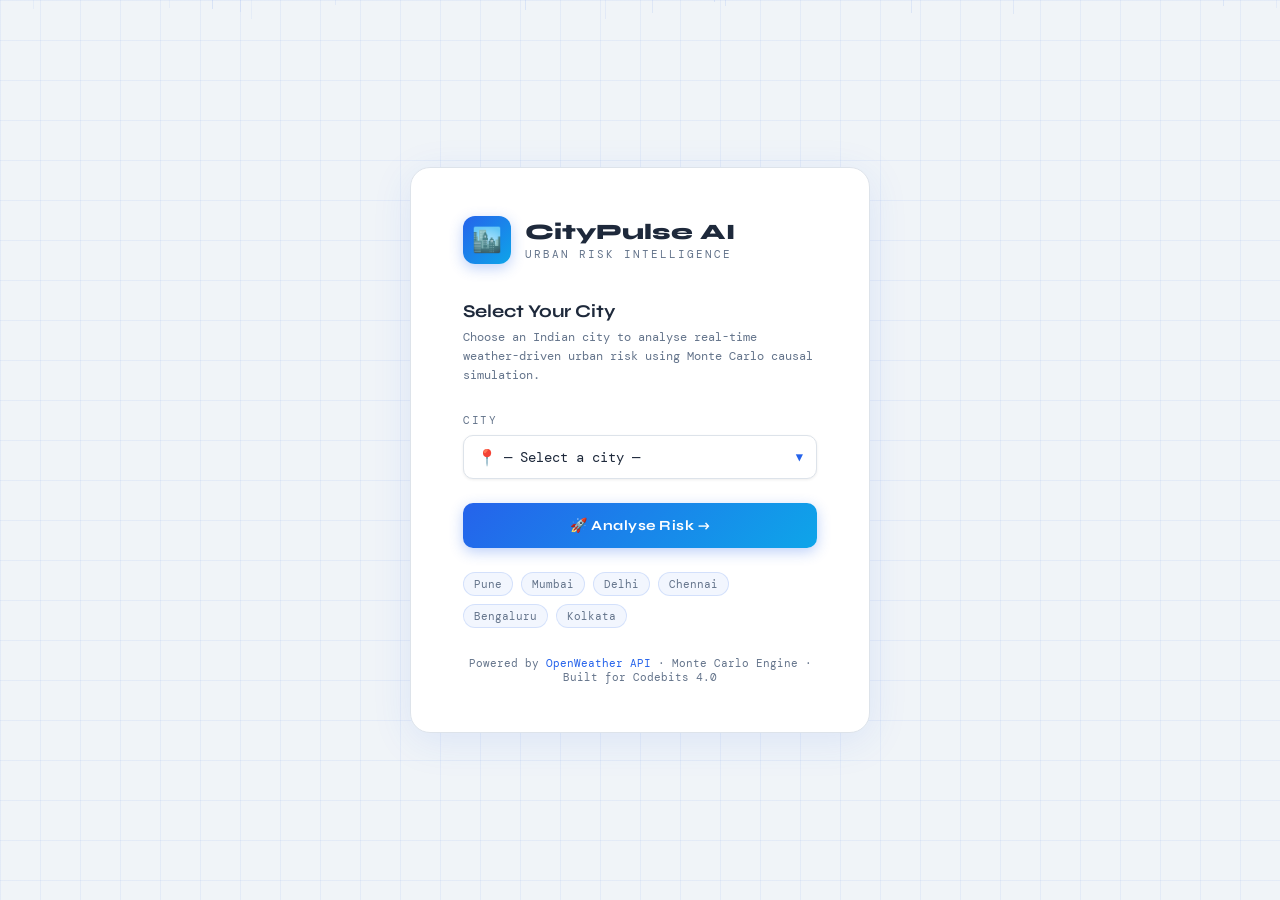
==== templates/index.html @ bb69bb32 "commit" ====
<!DOCTYPE html>
<html lang="en">
<head>
<meta charset="UTF-8">
<meta name="viewport" content="width=device-width, initial-scale=1.0">
<title>CityPulse AI — Select City</title>
<link href="https://fonts.googleapis.com/css2?family=Syne:wght@400;600;700;800&family=DM+Mono:wght@300;400;500&family=Nunito:wght@700;800;900&display=swap" rel="stylesheet">
<style>
:root {
  --bg: #f0f4f8; --panel: #ffffff; --border: #dde3ea;
  --accent: #2563eb; --accent2: #0ea5e9; --accent3: #16a34a;
  --text: #1e293b; --muted: #64748b;
}
* { margin:0; padding:0; box-sizing:border-box; }
body {
  background: var(--bg);
  color: var(--text);
  font-family: 'DM Mono', monospace;
  min-height: 100vh;
  display: flex;
  align-items: center;
  justify-content: center;
}
body::before {
  content:'';
  position:fixed; inset:0;
  background-image:
    linear-gradient(rgba(37,99,235,0.06) 1px, transparent 1px),
    linear-gradient(90deg, rgba(37,99,235,0.06) 1px, transparent 1px);
  background-size: 40px 40px;
  pointer-events:none; z-index:0;
}
.rain-container { position:fixed; inset:0; pointer-events:none; z-index:0; overflow:hidden; opacity:0.12; }
.raindrop { position:absolute; width:1px; background:linear-gradient(to bottom, transparent, var(--accent)); animation:fall linear infinite; top:-100px; }
@keyframes fall { to { transform:translateY(110vh); } }

.card {
  position:relative; z-index:1;
  background: var(--panel);
  border: 1px solid var(--border);
  border-radius: 20px;
  padding: 48px 52px;
  width: 460px;
  box-shadow: 0 8px 40px rgba(37,99,235,0.1);
  animation: fadeUp 0.6s ease;
}
@keyframes fadeUp { from{opacity:0;transform:translateY(20px)} to{opacity:1;transform:translateY(0)} }

.logo { display:flex; align-items:center; gap:14px; margin-bottom:36px; }
.logo-icon {
  width:48px; height:48px;
  background: linear-gradient(135deg, #2563eb, #0ea5e9);
  border-radius:12px;
  display:flex; align-items:center; justify-content:center;
  font-size:24px;
  box-shadow: 0 4px 14px rgba(37,99,235,0.3);
}
.logo-text h1 { font-family:'Syne',sans-serif; font-size:22px; font-weight:800; }
.logo-text p  { font-size:11px; color:var(--muted); letter-spacing:2px; text-transform:uppercase; margin-top:2px; }

h2 { font-family:'Syne',sans-serif; font-size:18px; font-weight:700; margin-bottom:6px; }
.subtitle { font-size:12px; color:var(--muted); margin-bottom:28px; line-height:1.6; }

label { font-size:11px; color:var(--muted); letter-spacing:1.5px; text-transform:uppercase; display:block; margin-bottom:8px; }

.select-wrap { position:relative; margin-bottom:24px; }
.select-wrap .icon { position:absolute; left:14px; top:50%; transform:translateY(-50%); font-size:16px; pointer-events:none; }
select {
  width:100%;
  appearance:none;
  background:#fff;
  border:1px solid var(--border);
  color:var(--text);
  font-family:'DM Mono',monospace;
  font-size:14px;
  padding:12px 40px 12px 40px;
  border-radius:10px;
  cursor:pointer;
  outline:none;
  transition:border-color 0.2s, box-shadow 0.2s;
  box-shadow: 0 1px 3px rgba(0,0,0,0.07);
}
select:focus { border-color:var(--accent); box-shadow:0 0 0 3px rgba(37,99,235,0.12); }
.chevron { position:absolute; right:14px; top:50%; transform:translateY(-50%); color:var(--accent); font-size:12px; pointer-events:none; }

.btn {
  width:100%;
  background: linear-gradient(135deg, #2563eb, #0ea5e9);
  border:none;
  color:#fff;
  font-family:'Syne',sans-serif;
  font-weight:700;
  font-size:14px;
  padding:14px;
  border-radius:10px;
  cursor:pointer;
  letter-spacing:0.5px;
  transition:opacity 0.2s, transform 0.2s;
  box-shadow: 0 4px 14px rgba(37,99,235,0.3);
}
.btn:hover { opacity:0.88; transform:translateY(-1px); }

.cities-preview {
  display: flex; flex-wrap:wrap; gap:8px; margin-top:24px;
}
.city-pill {
  font-size:11px; color:var(--muted);
  background:rgba(37,99,235,0.06);
  border:1px solid rgba(37,99,235,0.15);
  padding:4px 10px; border-radius:20px;
  cursor:pointer; transition:all 0.2s;
}
.city-pill:hover { background:rgba(37,99,235,0.12); color:var(--accent); border-color:var(--accent); }

.footer-note { margin-top:28px; font-size:11px; color:var(--muted); text-align:center; }
.footer-note span { color:var(--accent); }
</style>
</head>
<body>

<div class="rain-container" id="rainContainer"></div>

<div class="card">
  <div class="logo">
    <div class="logo-icon">🏙️</div>
    <div class="logo-text">
      <h1>CityPulse AI</h1>
      <p>Urban Risk Intelligence</p>
    </div>
  </div>

  <h2>Select Your City</h2>
  <p class="subtitle">Choose an Indian city to analyse real-time weather-driven urban risk using Monte Carlo causal simulation.</p>

  <label>City</label>
  <div class="select-wrap">
    <span class="icon">📍</span>
    <select id="citySelect">
      <option value="">— Select a city —</option>
      <option value="Pune">Pune</option>
      <option value="Mumbai">Mumbai</option>
      <option value="Delhi">Delhi</option>
      <option value="Bengaluru">Bengaluru</option>
      <option value="Chennai">Chennai</option>
      <option value="Hyderabad">Hyderabad</option>
      <option value="Kolkata">Kolkata</option>
      <option value="Ahmedabad">Ahmedabad</option>
      <option value="Nagpur">Nagpur</option>
      <option value="Surat">Surat</option>
    </select>
    <span class="chevron">▼</span>
  </div>

  <button class="btn" onclick="goToDashboard()">🚀 Analyse Risk →</button>

  <div class="cities-preview">
    <span class="city-pill" onclick="quickSelect('Pune')">Pune</span>
    <span class="city-pill" onclick="quickSelect('Mumbai')">Mumbai</span>
    <span class="city-pill" onclick="quickSelect('Delhi')">Delhi</span>
    <span class="city-pill" onclick="quickSelect('Chennai')">Chennai</span>
    <span class="city-pill" onclick="quickSelect('Bengaluru')">Bengaluru</span>
    <span class="city-pill" onclick="quickSelect('Kolkata')">Kolkata</span>
  </div>

  <p class="footer-note">Powered by <span>OpenWeather API</span> · Monte Carlo Engine · Built for Codebits 4.0</p>
</div>

<script>
// Rain animation
const rc = document.getElementById('rainContainer');
for(let i=0;i<50;i++){
  const d=document.createElement('div'); d.className='raindrop';
  d.style.left=Math.random()*100+'vw';
  d.style.height=(40+Math.random()*80)+'px';
  d.style.animationDuration=(0.6+Math.random()*1.2)+'s';
  d.style.animationDelay=(-Math.random()*2)+'s';
  d.style.opacity=0.3+Math.random()*0.7;
  rc.appendChild(d);
}

function quickSelect(city){
  document.getElementById('citySelect').value = city;
}

function goToDashboard(){
  const city = document.getElementById('citySelect').value;
  if(!city){ alert('Please select a city first.'); return; }
  localStorage.setItem('selectedCity', city);
  window.location.href = '/dashboard';
}
</script>
</body>
</html>
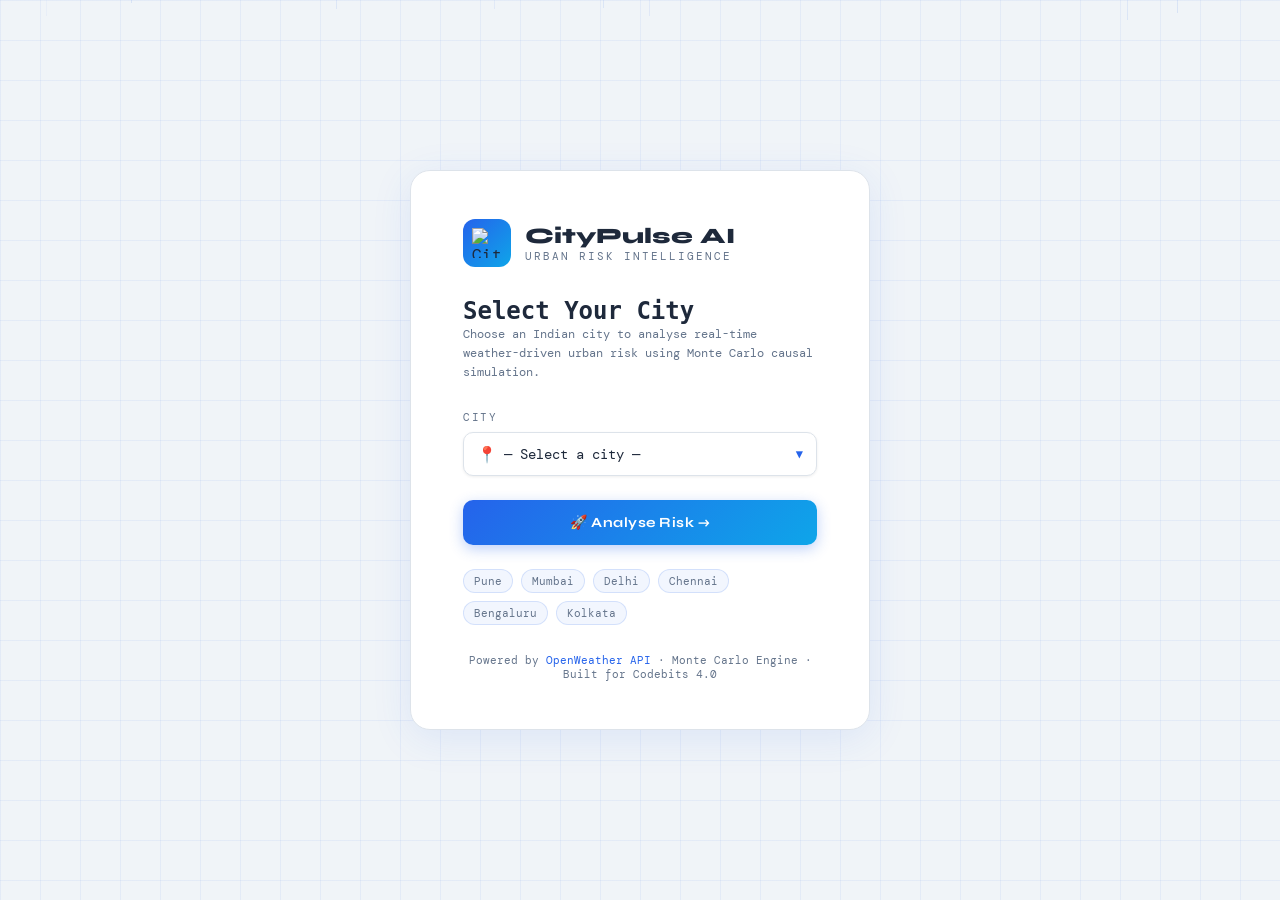
==== commit c81449e1: "Refactor logo section with image and style adjustments Updated logo section to include an image and " ====
--- a/templates/index.html
+++ b/templates/index.html
@@ -46,19 +46,40 @@
 }
 @keyframes fadeUp { from{opacity:0;transform:translateY(20px)} to{opacity:1;transform:translateY(0)} }
 
-.logo { display:flex; align-items:center; gap:14px; margin-bottom:36px; }
-.logo-icon {
-  width:48px; height:48px;
-  background: linear-gradient(135deg, #2563eb, #0ea5e9);
-  border-radius:12px;
-  display:flex; align-items:center; justify-content:center;
-  font-size:24px;
-  box-shadow: 0 4px 14px rgba(37,99,235,0.3);
-}
-.logo-text h1 { font-family:'Syne',sans-serif; font-size:22px; font-weight:800; }
-.logo-text p  { font-size:11px; color:var(--muted); letter-spacing:2px; text-transform:uppercase; margin-top:2px; }
-
-h2 { font-family:'Syne',sans-serif; font-size:18px; font-weight:700; margin-bottom:6px; }
+.logo{
+display:flex;
+align-items:center;
+gap:14px;
+margin-bottom:30px;
+}
+
+.logo-icon{
+width:48px;
+height:48px;
+background:linear-gradient(135deg,#2563eb,#0ea5e9);
+border-radius:12px;
+display:flex;
+align-items:center;
+justify-content:center;
+}
+
+.logo-icon img{
+width:30px;
+height:30px;
+}
+
+.logo-text h1{
+font-family:'Syne',sans-serif;
+font-size:22px;
+font-weight:800;
+}
+
+.logo-text p{
+font-size:11px;
+letter-spacing:2px;
+text-transform:uppercase;
+color:var(--muted);
+}
 .subtitle { font-size:12px; color:var(--muted); margin-bottom:28px; line-height:1.6; }
 
 label { font-size:11px; color:var(--muted); letter-spacing:1.5px; text-transform:uppercase; display:block; margin-bottom:8px; }
@@ -121,13 +142,20 @@
 <div class="rain-container" id="rainContainer"></div>
 
 <div class="card">
-  <div class="logo">
-    <div class="logo-icon">🏙️</div>
-    <div class="logo-text">
-      <h1>CityPulse AI</h1>
-      <p>Urban Risk Intelligence</p>
-    </div>
-  </div>
+
+<!-- Logo -->
+<div class="logo">
+
+<div class="logo-icon">
+<img src="{{ url_for('static', filename='images/logo.png') }}" alt="CityPulse Logo">
+</div>
+
+<div class="logo-text">
+<h1>CityPulse AI</h1>
+<p>Urban Risk Intelligence</p>
+</div>
+
+</div>
 
   <h2>Select Your City</h2>
   <p class="subtitle">Choose an Indian city to analyse real-time weather-driven urban risk using Monte Carlo causal simulation.</p>
